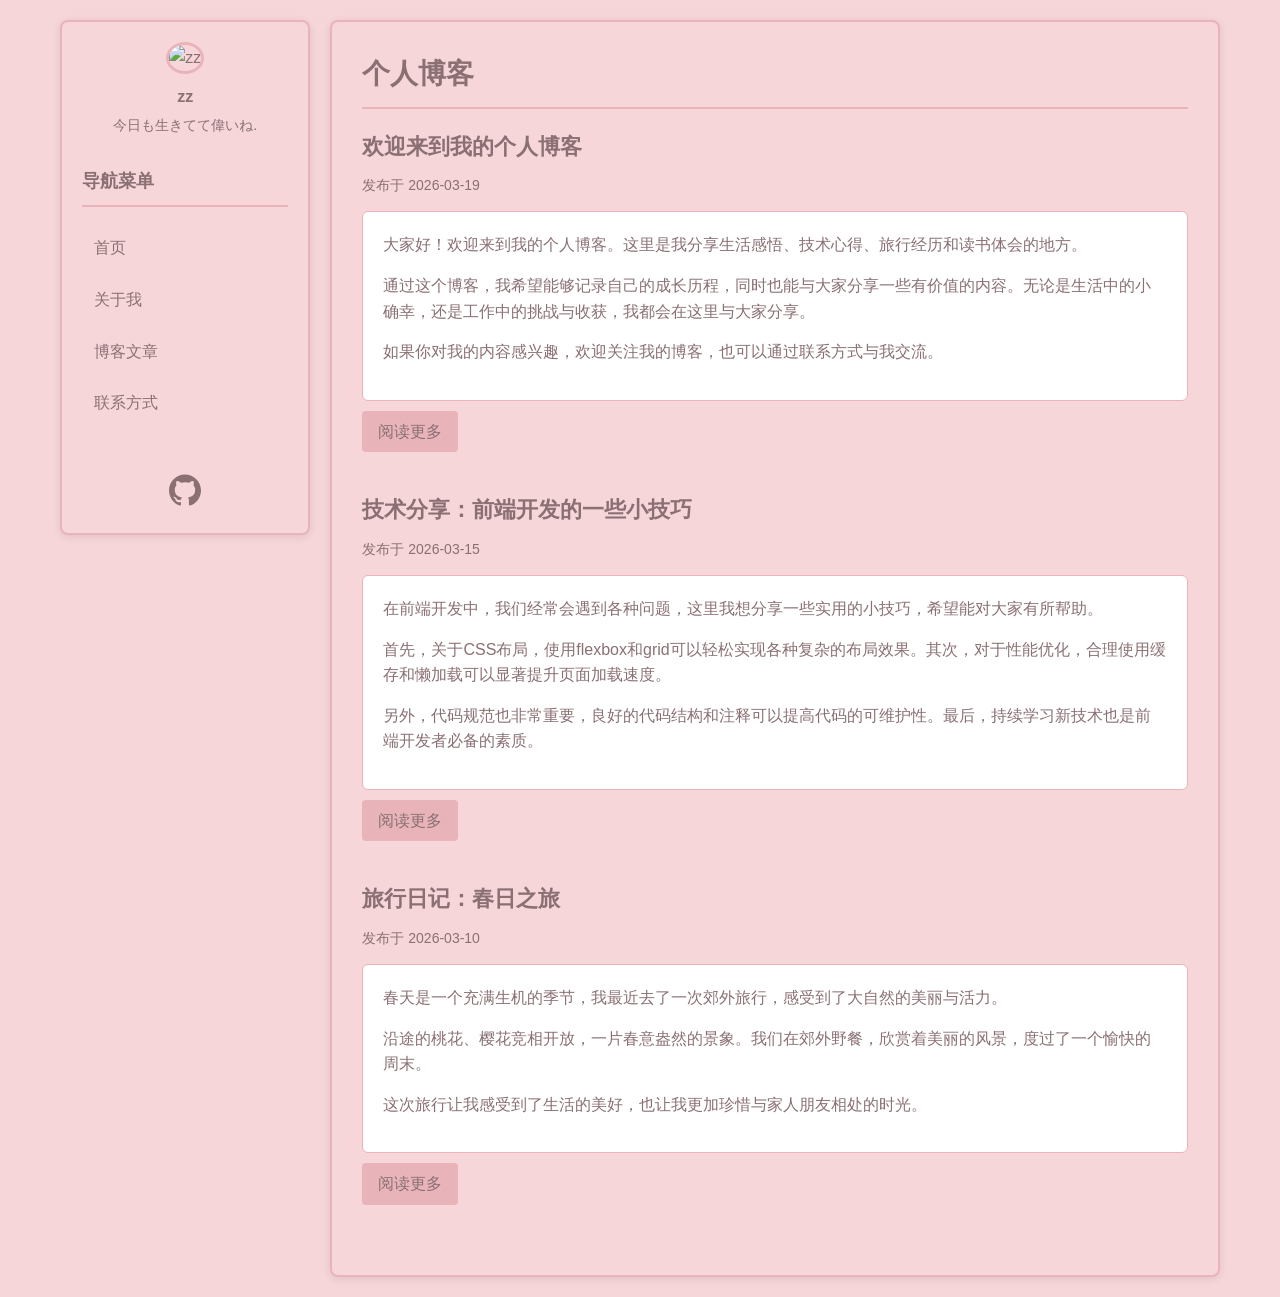
==== index.html @ aee4d408 "Rename blog.html to index.html" ====
<!DOCTYPE html>
<html lang="zh-CN">
<head>
    <meta charset="UTF-8">
    <meta name="viewport" content="width=device-width, initial-scale=1.0">
    <title>ZZ's blog</title>
    <style>
        * {
            margin: 0;
            padding: 0;
            box-sizing: border-box;
        }
        
        body {
            font-family: 'Segoe UI', Tahoma, Geneva, Verdana, sans-serif;
            background-color: #F7D6DA;
            color: #8A7073;
            line-height: 1.6;
        }
        
        .container {
            max-width: 1200px;
            margin: 0 auto;
            padding: 20px;
            display: flex;
            gap: 20px;
        }
        
        .sidebar {
            flex: 2;
            background-color: #F7D6DA;
            border: 2px solid #E8B4BA;
            border-radius: 8px;
            padding: 20px;
            height: fit-content;
            box-shadow: 0 2px 8px rgba(0,0,0,0.1);
        }
        
        .main-content {
            flex: 8;
            background-color: #F7D6DA;
            border: 2px solid #E8B4BA;
            border-radius: 8px;
            padding: 30px;
            box-shadow: 0 2px 8px rgba(0,0,0,0.1);
        }
        
        .sidebar h2 {
            font-size: 18px;
            margin-bottom: 20px;
            color: #8A7073;
            border-bottom: 2px solid #E8B4BA;
            padding-bottom: 10px;
        }
        
        .sidebar .profile {
            text-align: center;
            margin-bottom: 30px;
        }
        
        .sidebar .profile img {
            width: 100px;
            height: 100px;
            border-radius: 50%;
            margin-bottom: 10px;
            border: 3px solid #E8B4BA;
            transition: transform 0.6s;
        }
        
        .sidebar .profile img.rotate {
            animation: coinFlip 0.6s ease-in-out;
        }
        
        @keyframes coinFlip {
            0% {
                transform: rotateY(0deg);
            }
            50% {
                transform: rotateY(90deg);
                opacity: 0;
            }
            100% {
                transform: rotateY(0deg);
                opacity: 1;
            }
        }
        
        .sidebar .profile h3 {
            font-size: 16px;
            margin-bottom: 5px;
        }
        
        .sidebar .profile p {
            font-size: 14px;
            color: #8A7073;
        }
        
        .sidebar .profile img {
            cursor: pointer;
        }
        
        .sidebar .menu {
            list-style: none;
        }
        
        .sidebar .menu li {
            margin-bottom: 10px;
        }
        
        .sidebar .menu a {
            text-decoration: none;
            color: #8A7073;
            display: block;
            padding: 8px 12px;
            border-radius: 4px;
            transition: background-color 0.3s;
        }
        
        .sidebar .menu a:hover {
            background-color: #E8B4BA;
        }
        
        .main-content h1 {
            font-size: 28px;
            margin-bottom: 20px;
            color: #8A7073;
            border-bottom: 2px solid #E8B4BA;
            padding-bottom: 10px;
        }
        
        .main-content .post {
            margin-bottom: 40px;
        }
        
        .main-content .post h2 {
            font-size: 22px;
            margin-bottom: 10px;
            color: #8A7073;
        }
        
        .main-content .post-meta {
            font-size: 14px;
            color: #8A7073;
            margin-bottom: 15px;
        }
        
        .main-content .post-content {
            background-color: #fff;
            padding: 20px;
            border-radius: 6px;
            border: 1px solid #E8B4BA;
        }
        
        .main-content .post-content p {
            margin-bottom: 15px;
        }
        
        .main-content .read-more {
            display: inline-block;
            margin-top: 10px;
            padding: 8px 16px;
            background-color: #E8B4BA;
            color: #8A7073;
            text-decoration: none;
            border-radius: 4px;
            transition: background-color 0.3s;
        }
        
        .main-content .read-more:hover {
            background-color: #D99FA6;
        }
        
        @media (max-width: 768px) {
            .container {
                flex-direction: column;
            }
            
            .sidebar {
                order: 2;
            }
            
            .main-content {
                order: 1;
            }
        }
        
        /* 页脚样式 */
        .footer {
            max-width: 1200px;
            margin: 0 auto;
            padding: 20px;
            text-align: center;
        }
        
        .github-link {
            display: inline-block;
            margin-top: 20px;
        }
        
        .github-container {
            margin-top: 30px;
            text-align: center;
        }
        
        .github-logo {
            width: 32px;
            height: 32px;
            fill: #8A7073;
            transition: fill 0.3s;
        }
        
        .github-link:hover .github-logo {
            fill: #E8B4BA;
        }
    </style>
</head>
<body>
    <div class="container">
        <!-- 左侧边栏 -->
        <div class="sidebar">
            <div class="profile">
                <img src="https://picui.ogmua.cn/s1/2026/03/19/69bbfb0c6928e.webp" alt="zz">
                <h3>zz</h3>
                <p>今日も生きてて偉いね.</p>
            </div>
            
            <h2>导航菜单</h2>
            <ul class="menu">
                <li><a href="blog.html">首页</a></li>
                <li><a href="about.html">关于我</a></li>
                <li><a href="#">博客文章</a></li>
                <li><a href="#">联系方式</a></li>
            </ul>
            
            <!-- GitHub链接 -->
            <div class="github-container">
                <a href="https://github.com/Schneider-22" class="github-link" target="_blank">
                    <svg class="github-logo" viewBox="0 0 24 24" xmlns="http://www.w3.org/2000/svg">
                        <path d="M12 .297c-6.63 0-12 5.373-12 12 0 5.303 3.438 9.8 8.205 11.385.6.113.82-.258.82-.577 0-.285-.01-1.04-.015-2.04-3.338.724-4.042-1.61-4.042-1.61C4.422 18.07 3.633 17.7 3.633 17.7c-1.087-.744.084-.729.084-.729 1.205.084 1.838 1.236 1.838 1.236 1.07 1.835 2.809 1.305 3.495.998.108-.776.417-1.305.76-1.605-2.665-.3-5.466-1.332-5.466-5.93 0-1.31.465-2.38 1.235-3.22-.135-.303-.54-1.523.105-3.176 0 0 1.005-.322 3.3 1.23.96-.267 1.98-.399 3-.405 1.02.006 2.04.138 3 .405 2.28-1.552 3.285-1.23 3.285-1.23.645 1.653.24 2.873.12 3.176.765.84 1.23 1.91 1.23 3.22 0 4.61-2.805 5.625-5.475 5.92.42.36.81 1.096.81 2.22 0 1.606-.015 2.896-.015 3.286 0 .315.21.69.825.57C20.565 22.092 24 17.592 24 12.297c0-6.627-5.373-12-12-12"/>
                    </svg>
                </a>
            </div>
        </div>
        
        <!-- 右侧主内容区 -->
        <div class="main-content">
            <h1>个人博客</h1>
            
            <div class="post">
                <h2>欢迎来到我的个人博客</h2>
                <div class="post-meta">发布于 2026-03-19</div>
                <div class="post-content">
                    <p>大家好！欢迎来到我的个人博客。这里是我分享生活感悟、技术心得、旅行经历和读书体会的地方。</p>
                    <p>通过这个博客，我希望能够记录自己的成长历程，同时也能与大家分享一些有价值的内容。无论是生活中的小确幸，还是工作中的挑战与收获，我都会在这里与大家分享。</p>
                    <p>如果你对我的内容感兴趣，欢迎关注我的博客，也可以通过联系方式与我交流。</p>
                </div>
                <a href="#" class="read-more">阅读更多</a>
            </div>
            
            <div class="post">
                <h2>技术分享：前端开发的一些小技巧</h2>
                <div class="post-meta">发布于 2026-03-15</div>
                <div class="post-content">
                    <p>在前端开发中，我们经常会遇到各种问题，这里我想分享一些实用的小技巧，希望能对大家有所帮助。</p>
                    <p>首先，关于CSS布局，使用flexbox和grid可以轻松实现各种复杂的布局效果。其次，对于性能优化，合理使用缓存和懒加载可以显著提升页面加载速度。</p>
                    <p>另外，代码规范也非常重要，良好的代码结构和注释可以提高代码的可维护性。最后，持续学习新技术也是前端开发者必备的素质。</p>
                </div>
                <a href="#" class="read-more">阅读更多</a>
            </div>
            
            <div class="post">
                <h2>旅行日记：春日之旅</h2>
                <div class="post-meta">发布于 2026-03-10</div>
                <div class="post-content">
                    <p>春天是一个充满生机的季节，我最近去了一次郊外旅行，感受到了大自然的美丽与活力。</p>
                    <p>沿途的桃花、樱花竞相开放，一片春意盎然的景象。我们在郊外野餐，欣赏着美丽的风景，度过了一个愉快的周末。</p>
                    <p>这次旅行让我感受到了生活的美好，也让我更加珍惜与家人朋友相处的时光。</p>
                </div>
                <a href="#" class="read-more">阅读更多</a>
            </div>
        </div>
    </div>
    
    <script>
        // 头像切换功能
        const avatar = document.querySelector('.sidebar .profile img');
        const originalSrc = "https://picui.ogmua.cn/s1/2026/03/19/69bbfb0c6928e.webp";
        const newSrc = "https://picui.ogmua.cn/s1/2026/03/19/69bbfb0baa416.webp";
        
        let isOriginal = true;
        let isAnimating = false;
        
        avatar.addEventListener('click', function() {
            if (isAnimating) return;
            
            isAnimating = true;
            avatar.classList.add('rotate');
            
            setTimeout(() => {
                if (isOriginal) {
                    avatar.src = newSrc;
                    isOriginal = false;
                } else {
                    avatar.src = originalSrc;
                    isOriginal = true;
                }
            }, 300);
            
            setTimeout(() => {
                avatar.classList.remove('rotate');
                isAnimating = false;
            }, 600);
        });
    </script>
</body>
</html>
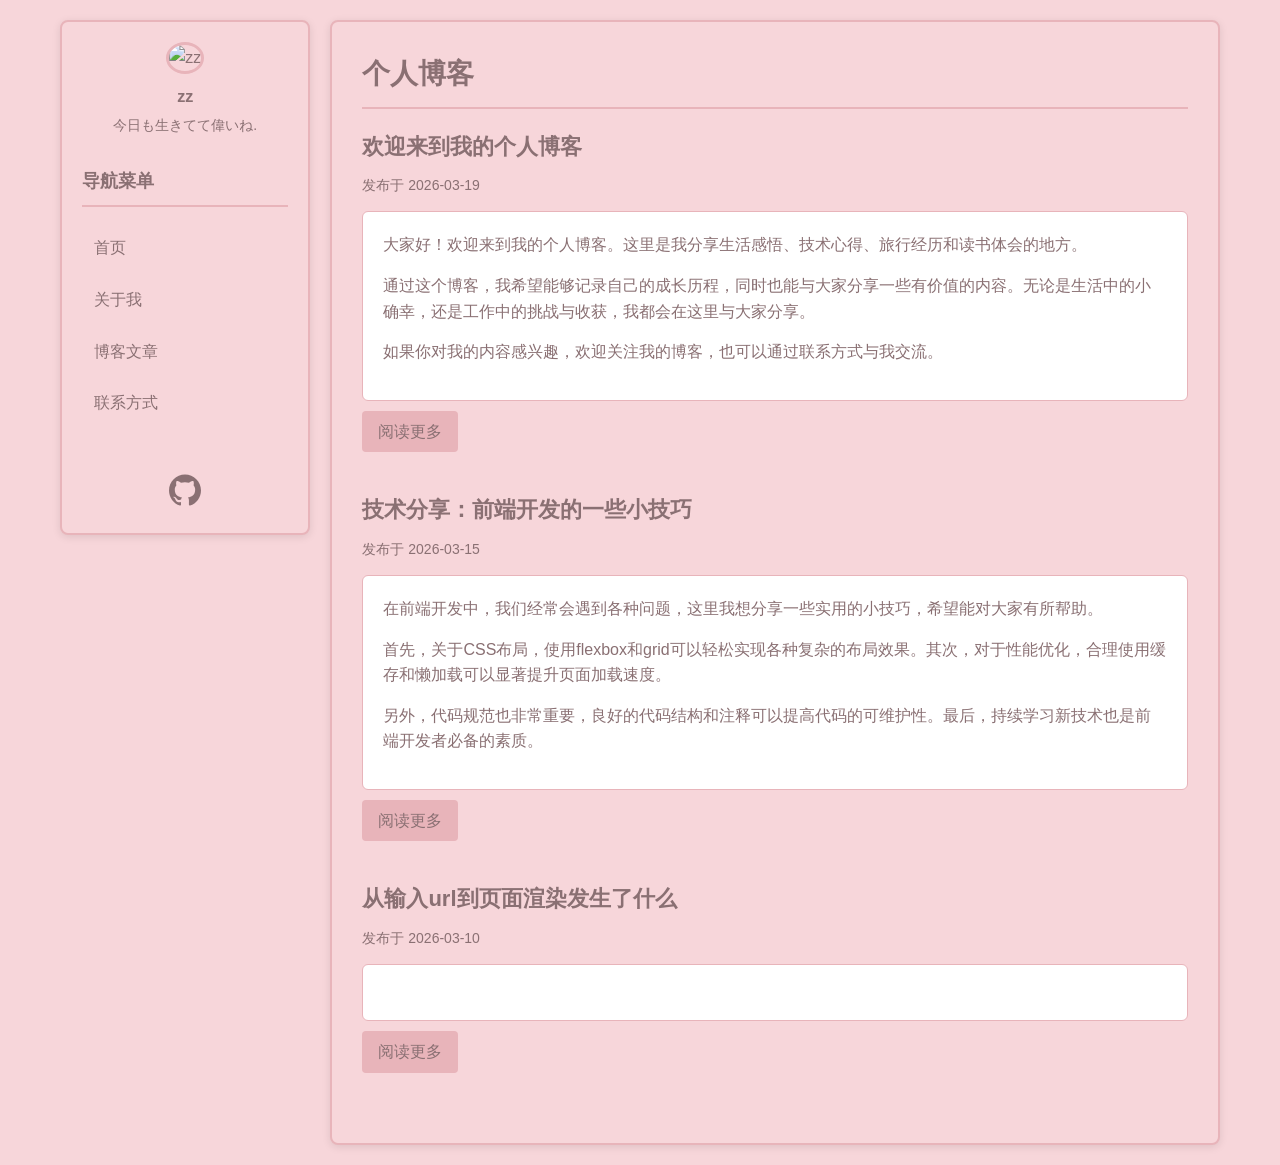
==== commit a5462061: "修改了文本" ====
--- a/index.html
+++ b/index.html
@@ -226,7 +226,7 @@
             
             <h2>导航菜单</h2>
             <ul class="menu">
-                <li><a href="blog.html">首页</a></li>
+                <li><a href="index.html">首页</a></li>
                 <li><a href="about.html">关于我</a></li>
                 <li><a href="#">博客文章</a></li>
                 <li><a href="#">联系方式</a></li>
@@ -269,12 +269,12 @@
             </div>
             
             <div class="post">
-                <h2>旅行日记：春日之旅</h2>
+                <h2>从输入url到页面渲染发生了什么</h2>
                 <div class="post-meta">发布于 2026-03-10</div>
                 <div class="post-content">
-                    <p>春天是一个充满生机的季节，我最近去了一次郊外旅行，感受到了大自然的美丽与活力。</p>
-                    <p>沿途的桃花、樱花竞相开放，一片春意盎然的景象。我们在郊外野餐，欣赏着美丽的风景，度过了一个愉快的周末。</p>
-                    <p>这次旅行让我感受到了生活的美好，也让我更加珍惜与家人朋友相处的时光。</p>
+                    <p></p>
+                    <p></p>
+                    <p></p>
                 </div>
                 <a href="#" class="read-more">阅读更多</a>
             </div>
@@ -313,4 +313,4 @@
         });
     </script>
 </body>
-</html>
+</html>
